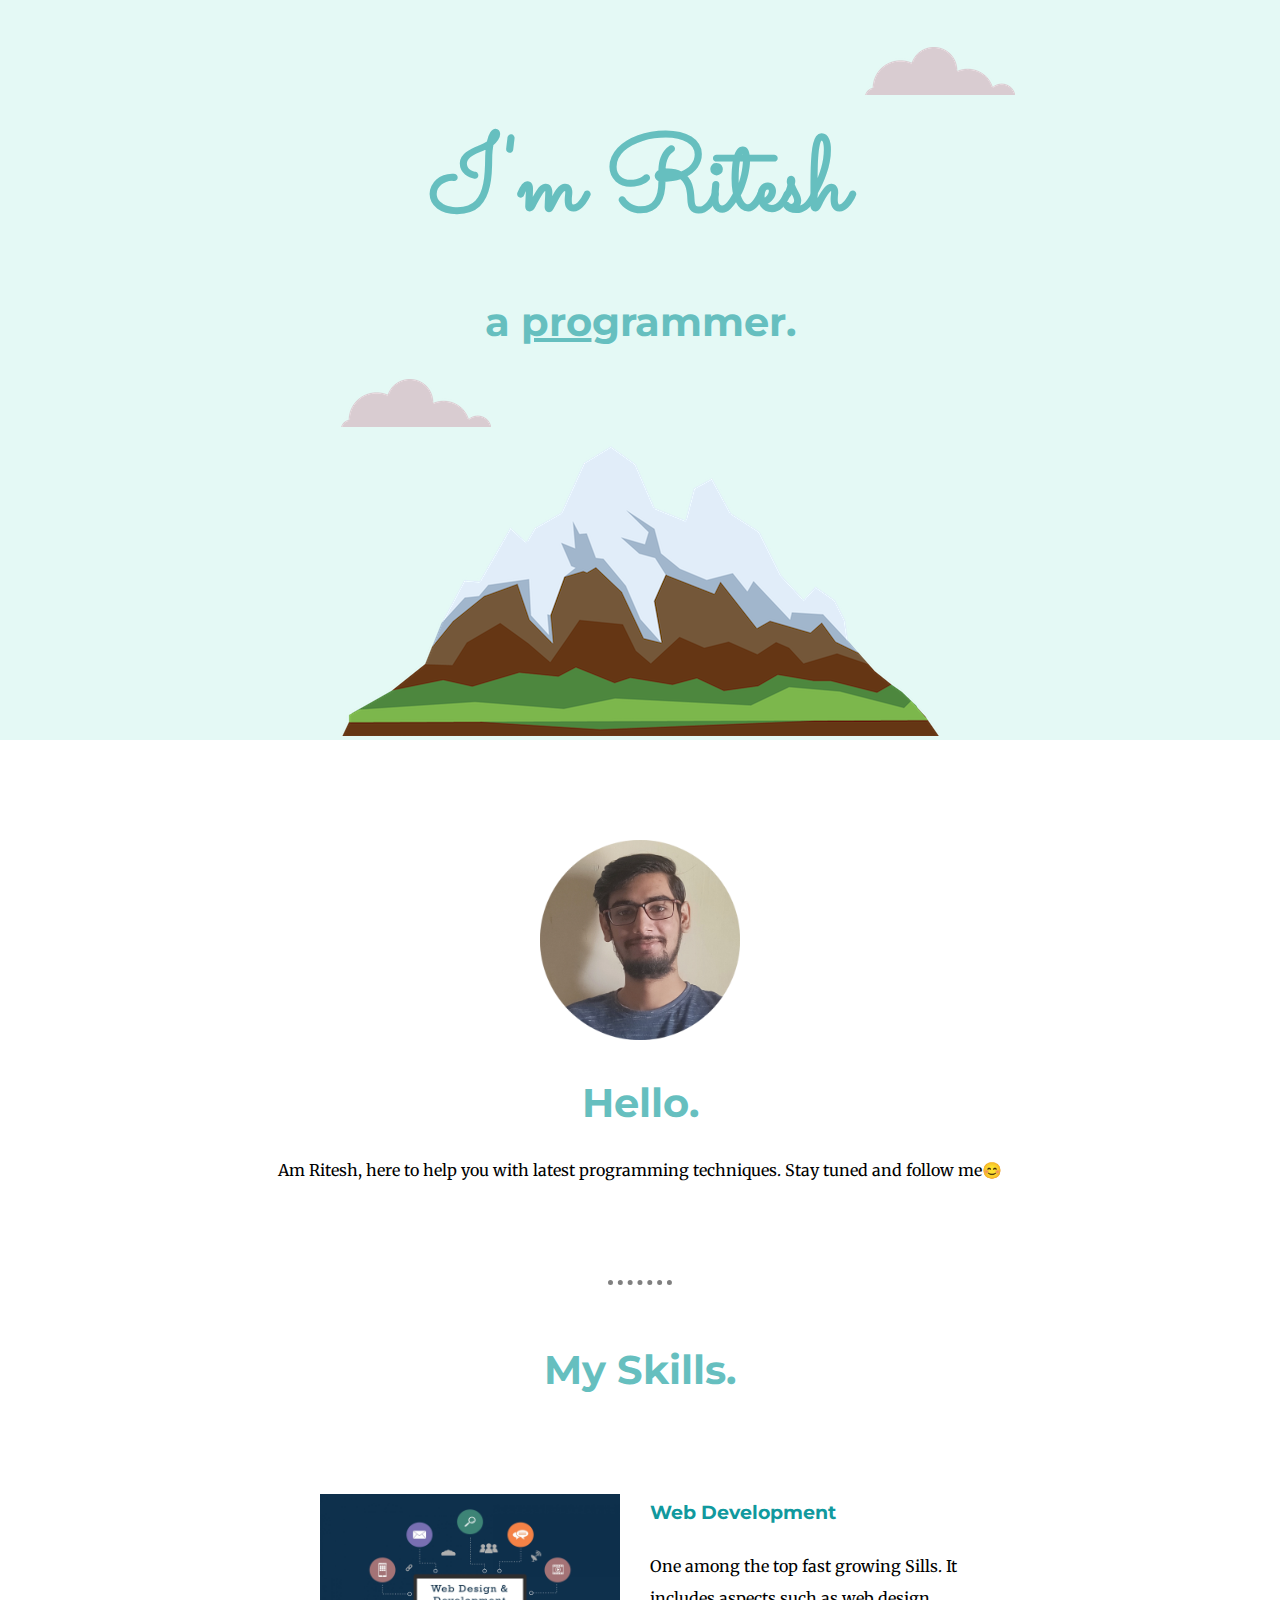
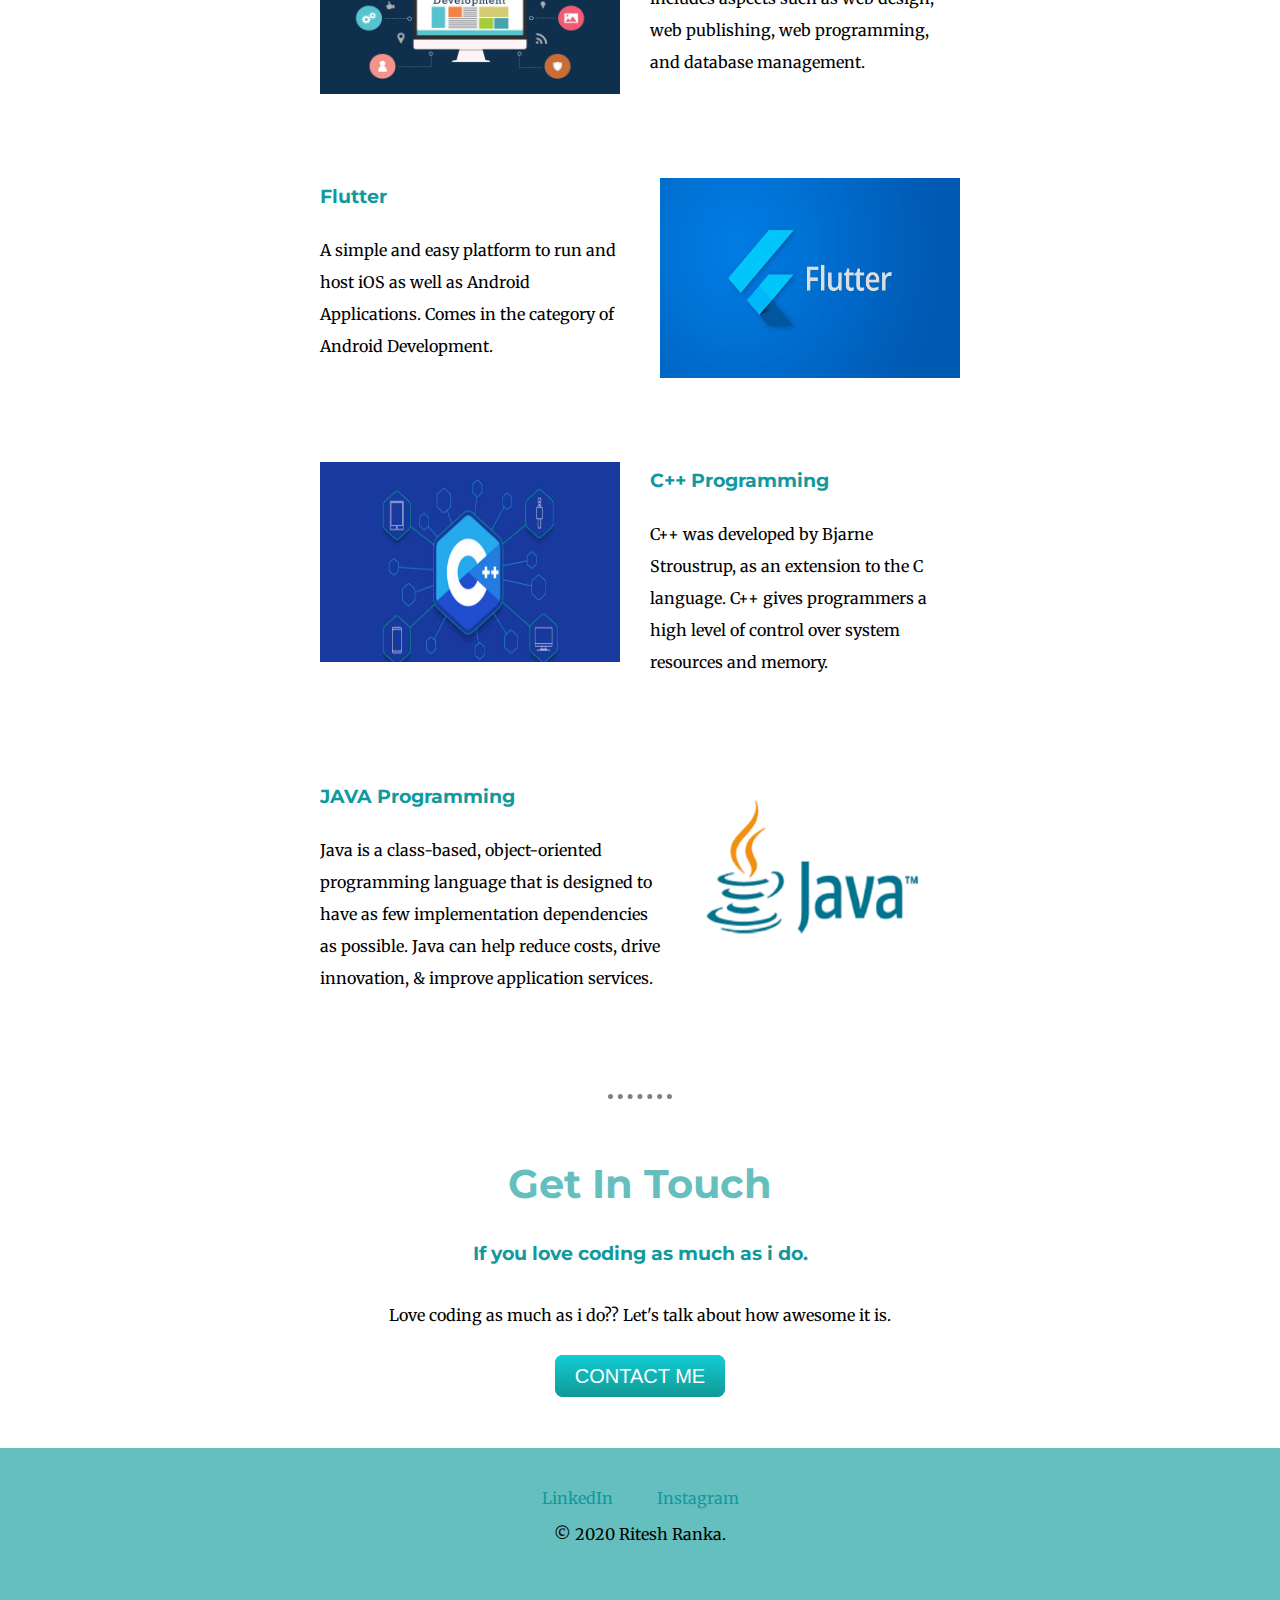
==== index.html @ 549878c8 "Added files" ====
<!DOCTYPE html>
<html lang="en" dir="ltr">
  <head>
    <meta charset="utf-8">
    <title>Ritesh Ranka-Personal Site</title>
    <link rel="stylesheet" href="styles.css">
    <link rel="icon" href="favicon.ico">
    <link href="https://fonts.googleapis.com/css2?family=Merriweather&family=Montserrat&family=Sacramento&display=swap" rel="stylesheet">
  </head>
  <body>
    <div class="top">
      <img class="cloud1" src="cloud.png" alt="Cloud-Image">
      <h1>I'm Ritesh</h1>
      <h2 class="description">a <span>pro</span>grammer.</h2>
      <img class="cloud2" src="cloud.png" alt="Cloud-Image">
      <img class="mountain" src="mountain.png" alt="Mountain-Image">
    </div>

    <div class="middle-container">
        <div class="profile">
          <img src="circle-cropped.png" alt="My photo" height="200px">
          <h2>Hello.</h2>
          <p>Am Ritesh, here to help you with latest programming techniques. Stay tuned and follow me😊</p>
    </div>
    <hr>

    <div class="skills">
          <h2>My Skills.</h2>
          <div class="skill-row">
            <img class="skill1-img" src="Web_dev.jpg" alt="Web Development">
            <h3>Web Development</h3>
            <p>One among the top fast growing Sills. It includes aspects such as web design, web publishing, web programming, and database management.</p>
          </div>
          <div class="skill-row">
            <img class="skill2-img" src="flutter-img.jpeg" alt="Flutter">
            <h3>Flutter</h3>
            <p>A simple and easy platform to run and host iOS as well as Android Applications. Comes in the category of Android Development.</p>
          </div>
          <div class="skill-row">
            <img class="skill3-img" src="c++prog.jpg" alt="C++">
            <h3>C++ Programming</h3>
            <p>C++ was developed by Bjarne Stroustrup, as an extension to the C language. C++ gives programmers a high level of control over system resources and memory.</p>
          </div>
          <div class="skill-row">
            <img class="skill4-img" src="java-logo.png" alt="java">
            <h3>JAVA Programming</h3>
            <p>Java is a class-based, object-oriented programming language that is designed to have as few implementation dependencies as possible. Java can help reduce costs, drive innovation, & improve application services.</p>
          </div>
    </div>
    <hr>
    <div class="contact-me">
          <h2>Get In Touch</h2>
          <h3>If you love coding as much as i do.</h3>
          <p class="last-p">Love coding as much as i do?? Let's talk about how awesome it is.</p>
          <a class="btn" href="contact_me.html">CONTACT ME</a>
    </div>
   </div>

    <div class="bottom-container">
        <a class="footer-link" href="https://www.linkedin.com/in/ritesh-ranka-b55a871a4">LinkedIn</a>
        <a class="footer-link" href="https://www.instagram.com/r.it_esh">Instagram</a>
        <!-- <a class="footer-link" href="https://www.appbrewery.co/">Facebook</a>-->
        <p>© 2020 Ritesh Ranka.</p>
    </div>

  </body>
</html>
---- styles.css ----
body{
  margin: 0;
  text-align: center;
  font-family: 'Merriweather', serif;
}
h1{
  color: #66BFBF;
  margin: 0 auto;
  font-family: 'Sacramento', cursive;
  font-size: 650%;
}
h2{
  color: #66BFBF;
  font-family: 'Montserrat', sans-serif;
  font-size: 2.5rem;
}

h3{
  color: #11999E;
  font-family: 'Montserrat', sans-serif;
}
span{
  text-decoration: underline;
}
.top{
  background-color: #E4F9F5;
  padding-top: 3.75rem;
}

.cloud1{
  position: relative;
  left: 18.75rem;
  bottom: 0.8rem;
}

.cloud2{
  position:absolute;
}

hr{
  border-style: dotted none none;
  border-color: grey;
  border-width:0.33rem;
  width: 5%;
}

.profile{
  margin: 6.25rem auto;
}

.skill-row{
  width:50%;
  margin: 6.25rem auto;
  text-align: left;
  line-height: 2;
}
.skill1-img{
  height: 12.5rem;
  width: 18.75rem;
  float: left;
  margin-right: 1.875rem;

}
.skill2-img{
  height: 12.5rem;
  width: 18.75rem;
  float: right;
  margin-left: 1.875rem;
}
.skill3-img{
  height: 12.5rem;
  width: 18.75rem;
  float: left;
  margin-right:1.875rem;
}
.skill4-img{
  height: 12.5rem;
  width: 18.75rem;
  float: right;
}

.bottom-container{
  background-color: #66BFBF;
  padding: 2.5rem;
}
a{
   color: #11999E;
   text-decoration: none;
   margin: 0.625rem 1.25rem;
}

.skills{
  margin-top: 3.75rem;
}

.contact-me{
  margin-top: 3.75rem;
  margin-bottom: 3.75rem;
}
.last-p{
  margin-top: 2.5rem;
  margin-bottom: 2.5rem;
}
.btn {
 background: #11cdd4;
 background-image: -webkit-linear-gradient(top, #11cdd4, #119996);
 background-image: -moz-linear-gradient(top, #11cdd4, #119996);
 background-image: -ms-linear-gradient(top, #11cdd4, #119996);
 background-image: -o-linear-gradient(top, #11cdd4, #119996);
 background-image: linear-gradient(to bottom, #11cdd4, #119996);
 -webkit-border-radius: 8;
 -moz-border-radius: 8;
 border-radius: 0.5rem;
 font-family: Arial;
 color: #ffffff;
 font-size: 1.25rem;
 padding: 0.625rem 1.25rem;
 text-decoration: none;
}

.btn:hover {
 background: #30e3cb;
 background-image: -webkit-linear-gradient(top, #30e3cb, #2bc4ad);
 background-image: -moz-linear-gradient(top, #30e3cb, #2bc4ad);
 background-image: -ms-linear-gradient(top, #30e3cb, #2bc4ad);
 background-image: -o-linear-gradient(top, #30e3cb, #2bc4ad);
 background-image: linear-gradient(to bottom, #30e3cb, #2bc4ad);
 text-decoration: none;
}
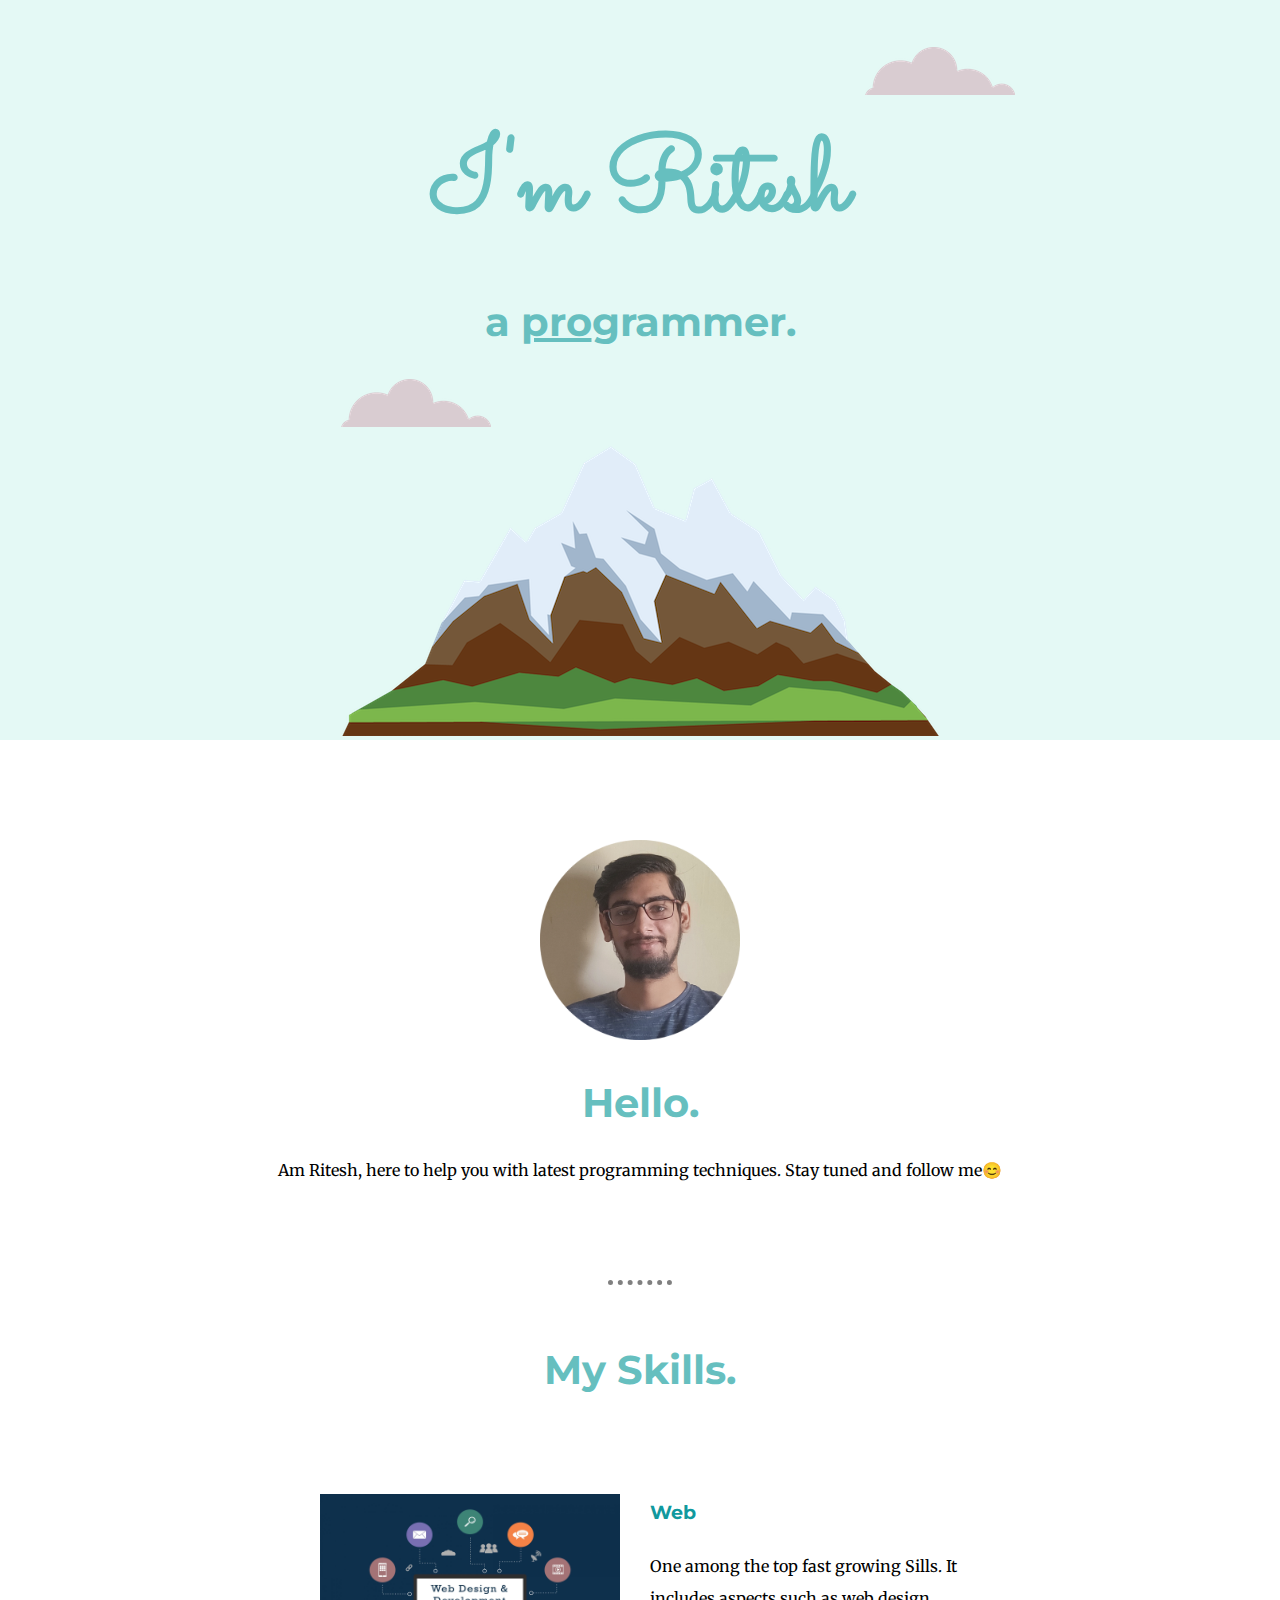
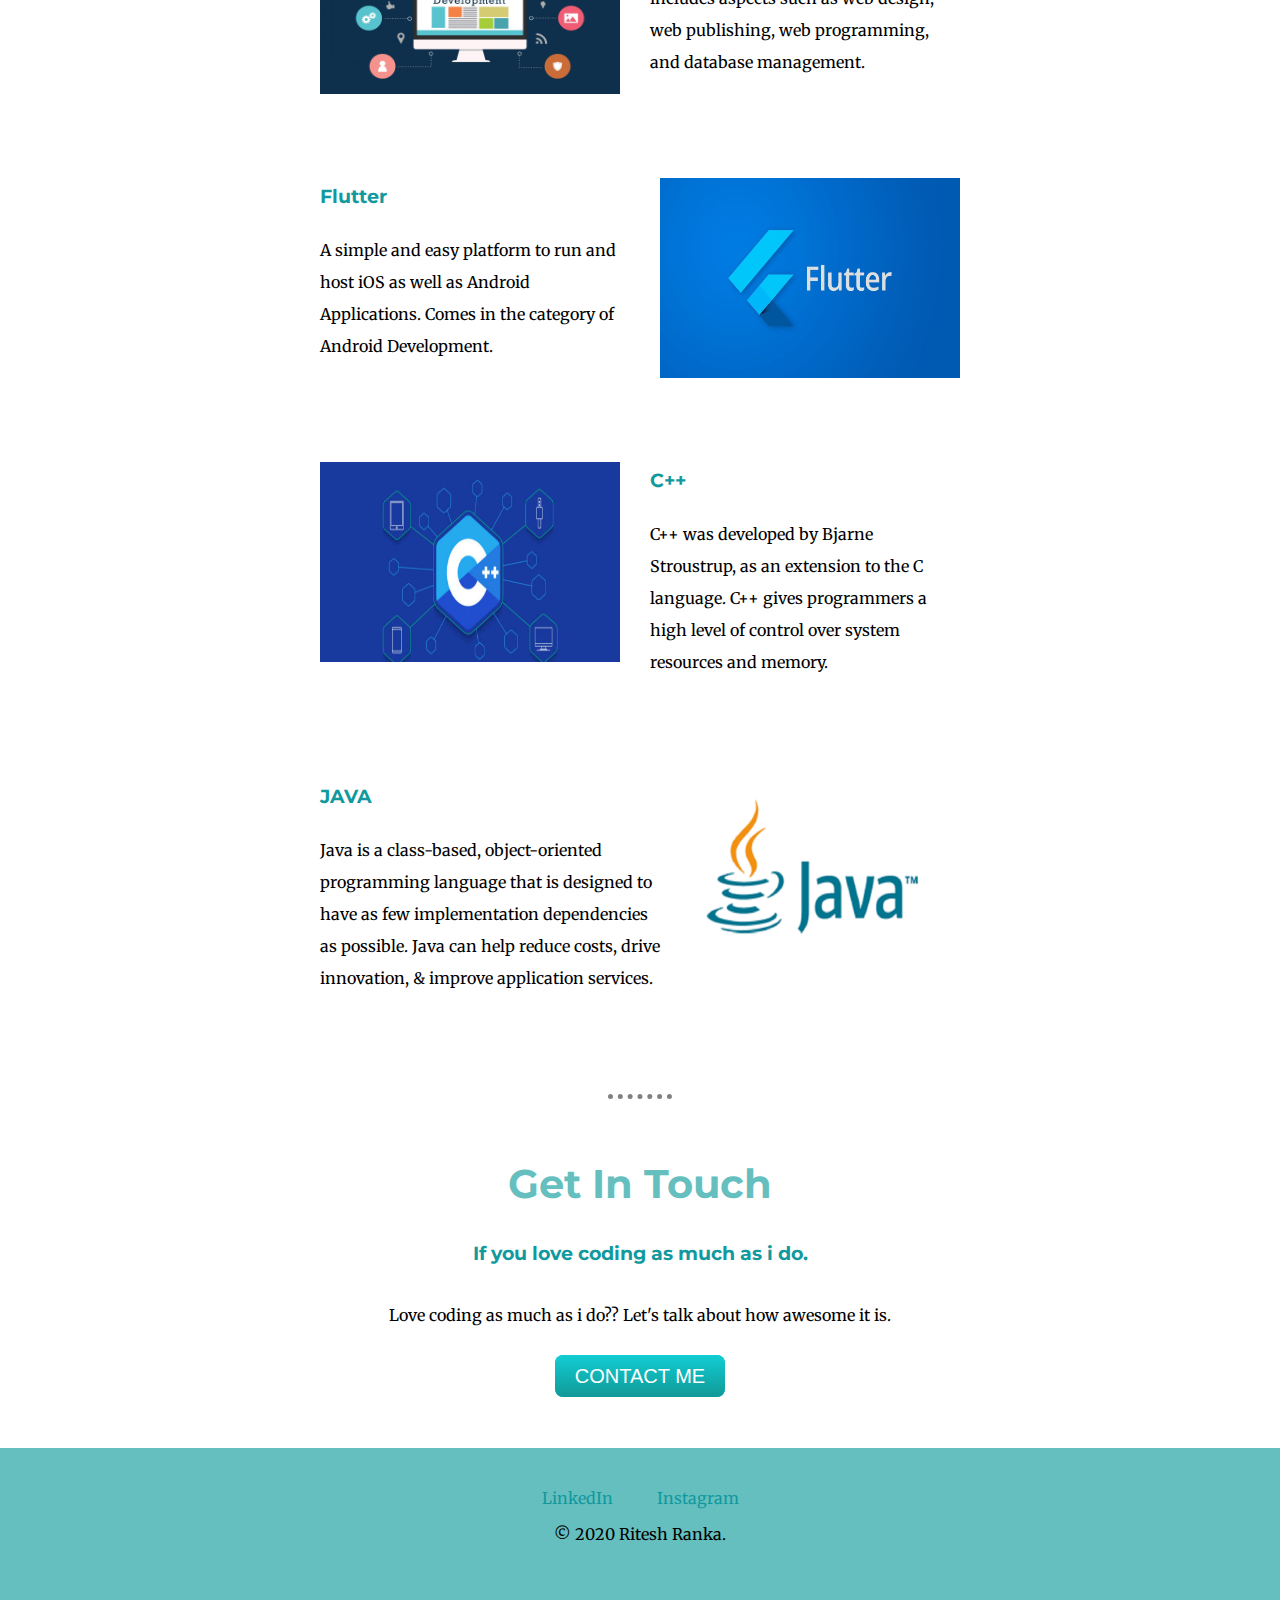
==== commit 191416ac: "Updated linked in profile" ====
--- a/index.html
+++ b/index.html
@@ -28,7 +28,7 @@
           <h2>My Skills.</h2>
           <div class="skill-row">
             <img class="skill1-img" src="Web_dev.jpg" alt="Web Development">
-            <h3>Web Development</h3>
+            <h3>Web</h3>
             <p>One among the top fast growing Sills. It includes aspects such as web design, web publishing, web programming, and database management.</p>
           </div>
           <div class="skill-row">
@@ -38,12 +38,12 @@
           </div>
           <div class="skill-row">
             <img class="skill3-img" src="c++prog.jpg" alt="C++">
-            <h3>C++ Programming</h3>
+            <h3>C++ </h3>
             <p>C++ was developed by Bjarne Stroustrup, as an extension to the C language. C++ gives programmers a high level of control over system resources and memory.</p>
           </div>
           <div class="skill-row">
             <img class="skill4-img" src="java-logo.png" alt="java">
-            <h3>JAVA Programming</h3>
+            <h3>JAVA</h3>
             <p>Java is a class-based, object-oriented programming language that is designed to have as few implementation dependencies as possible. Java can help reduce costs, drive innovation, & improve application services.</p>
           </div>
     </div>
@@ -57,7 +57,7 @@
    </div>
 
     <div class="bottom-container">
-        <a class="footer-link" href="https://www.linkedin.com/in/ritesh-ranka-b55a871a4">LinkedIn</a>
+        <a class="footer-link" href="https://www.linkedin.com/in/ritesh-ranka">LinkedIn</a>
         <a class="footer-link" href="https://www.instagram.com/r.it_esh">Instagram</a>
         <!-- <a class="footer-link" href="https://www.appbrewery.co/">Facebook</a>-->
         <p>© 2020 Ritesh Ranka.</p>
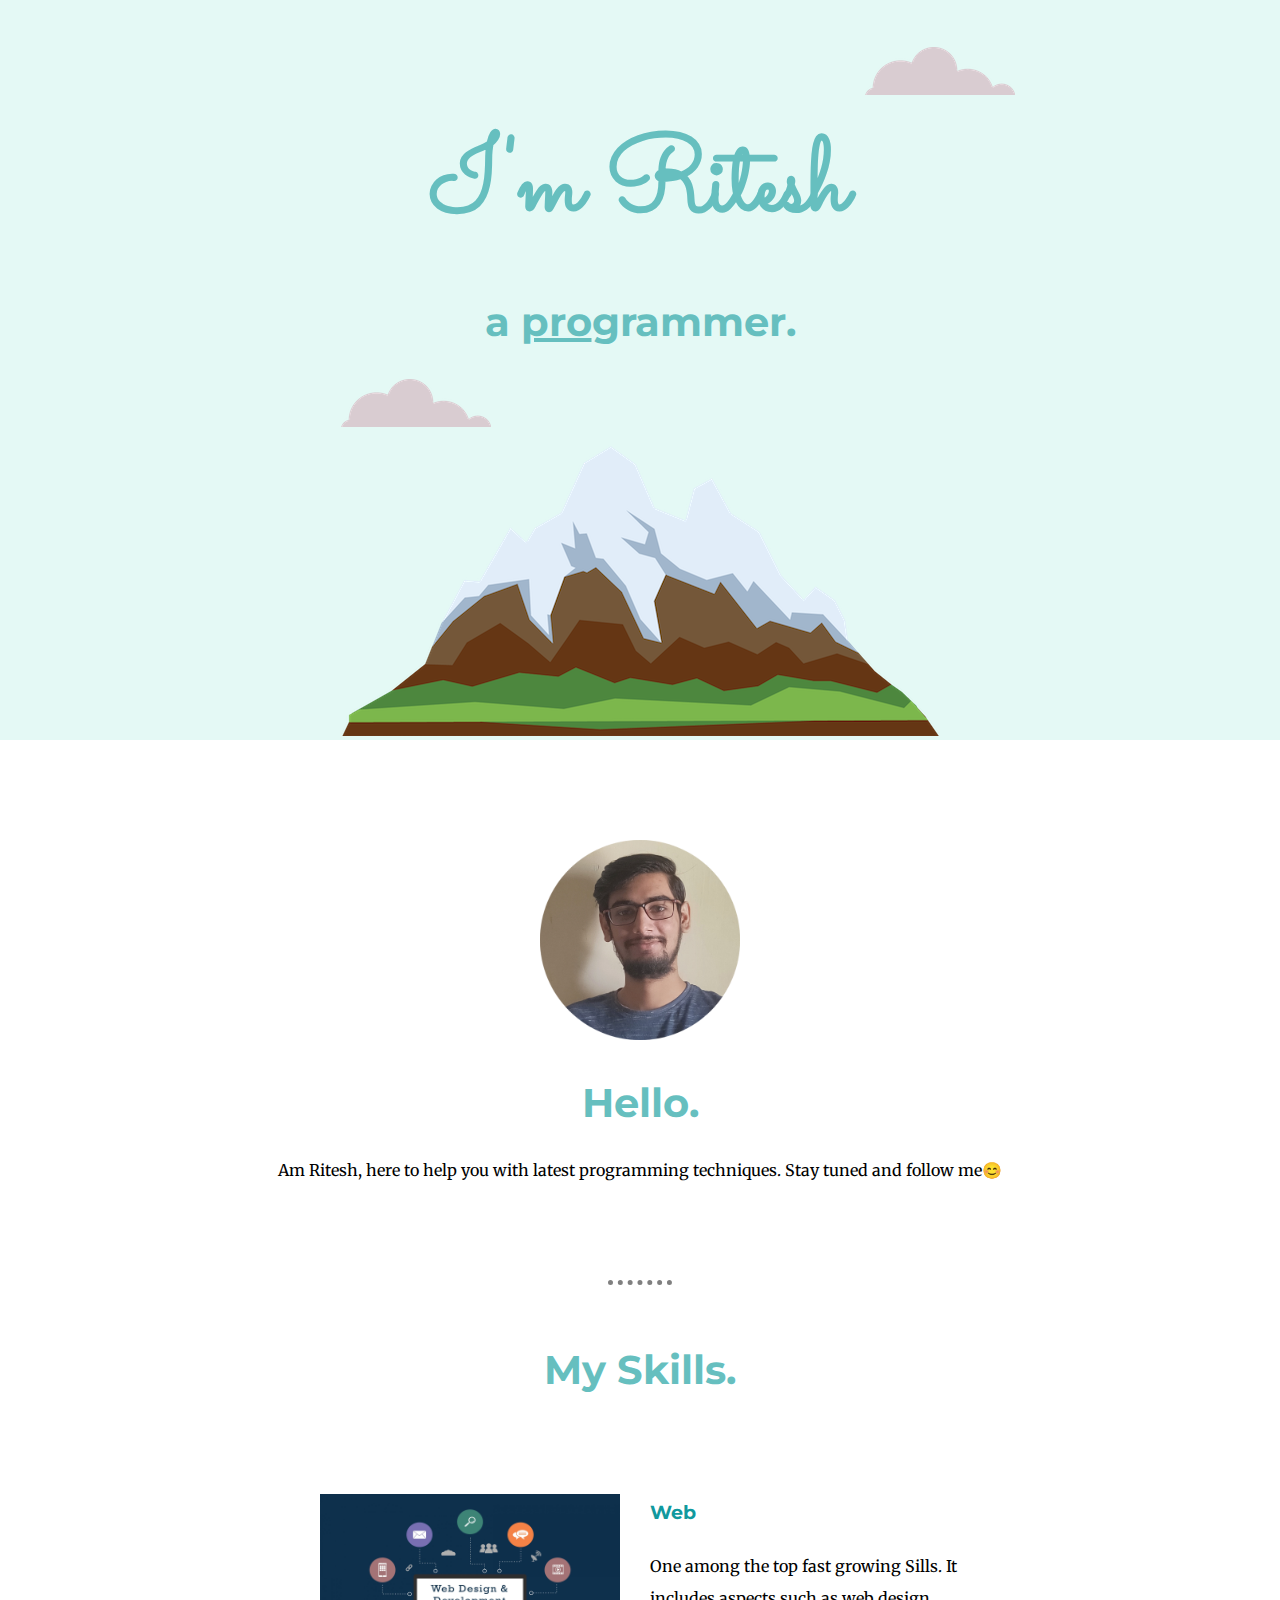
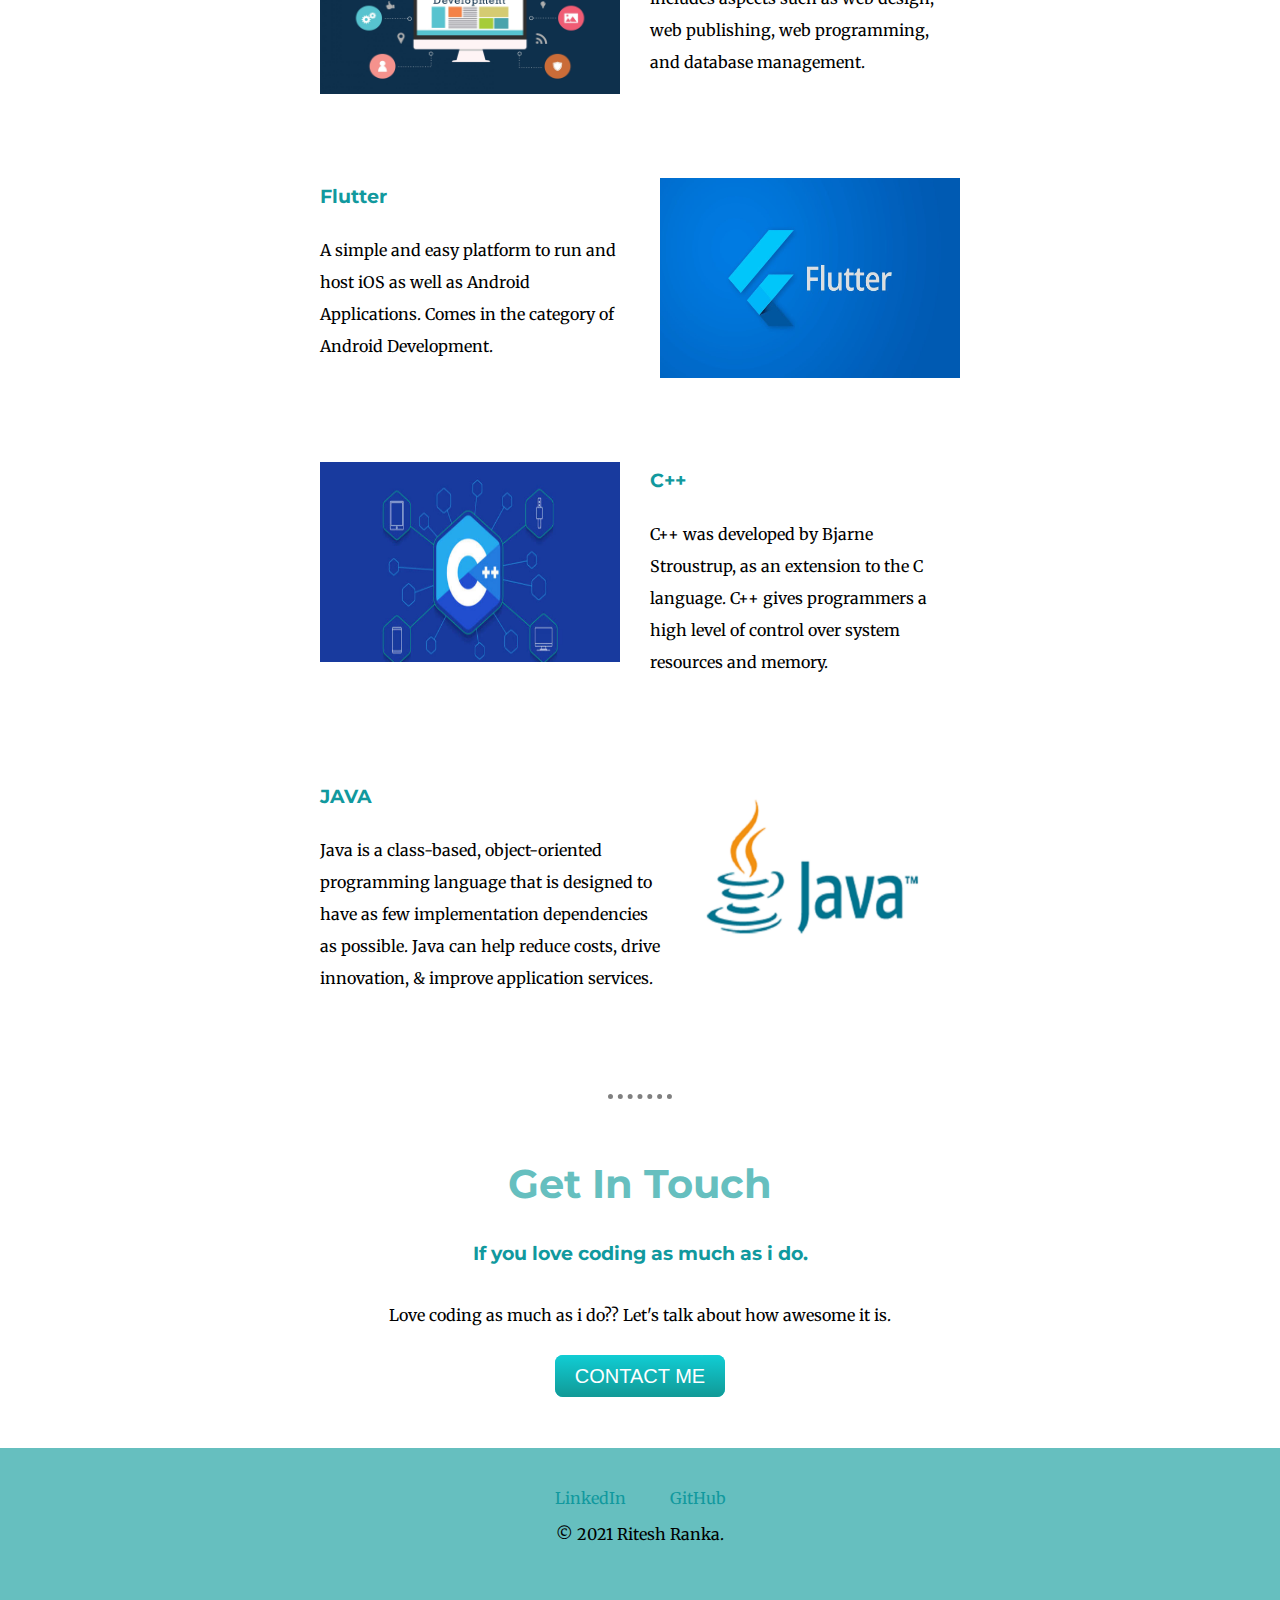
==== commit 85ab1d45: "Updated github link" ====
--- a/index.html
+++ b/index.html
@@ -58,9 +58,9 @@
 
     <div class="bottom-container">
         <a class="footer-link" href="https://www.linkedin.com/in/ritesh-ranka">LinkedIn</a>
-        <a class="footer-link" href="https://www.instagram.com/r.it_esh">Instagram</a>
+        <a class="footer-link" href="https://github.com/Riteshjain1">GitHub</a>
         <!-- <a class="footer-link" href="https://www.appbrewery.co/">Facebook</a>-->
-        <p>© 2020 Ritesh Ranka.</p>
+        <p>© 2021 Ritesh Ranka.</p>
     </div>
 
   </body>
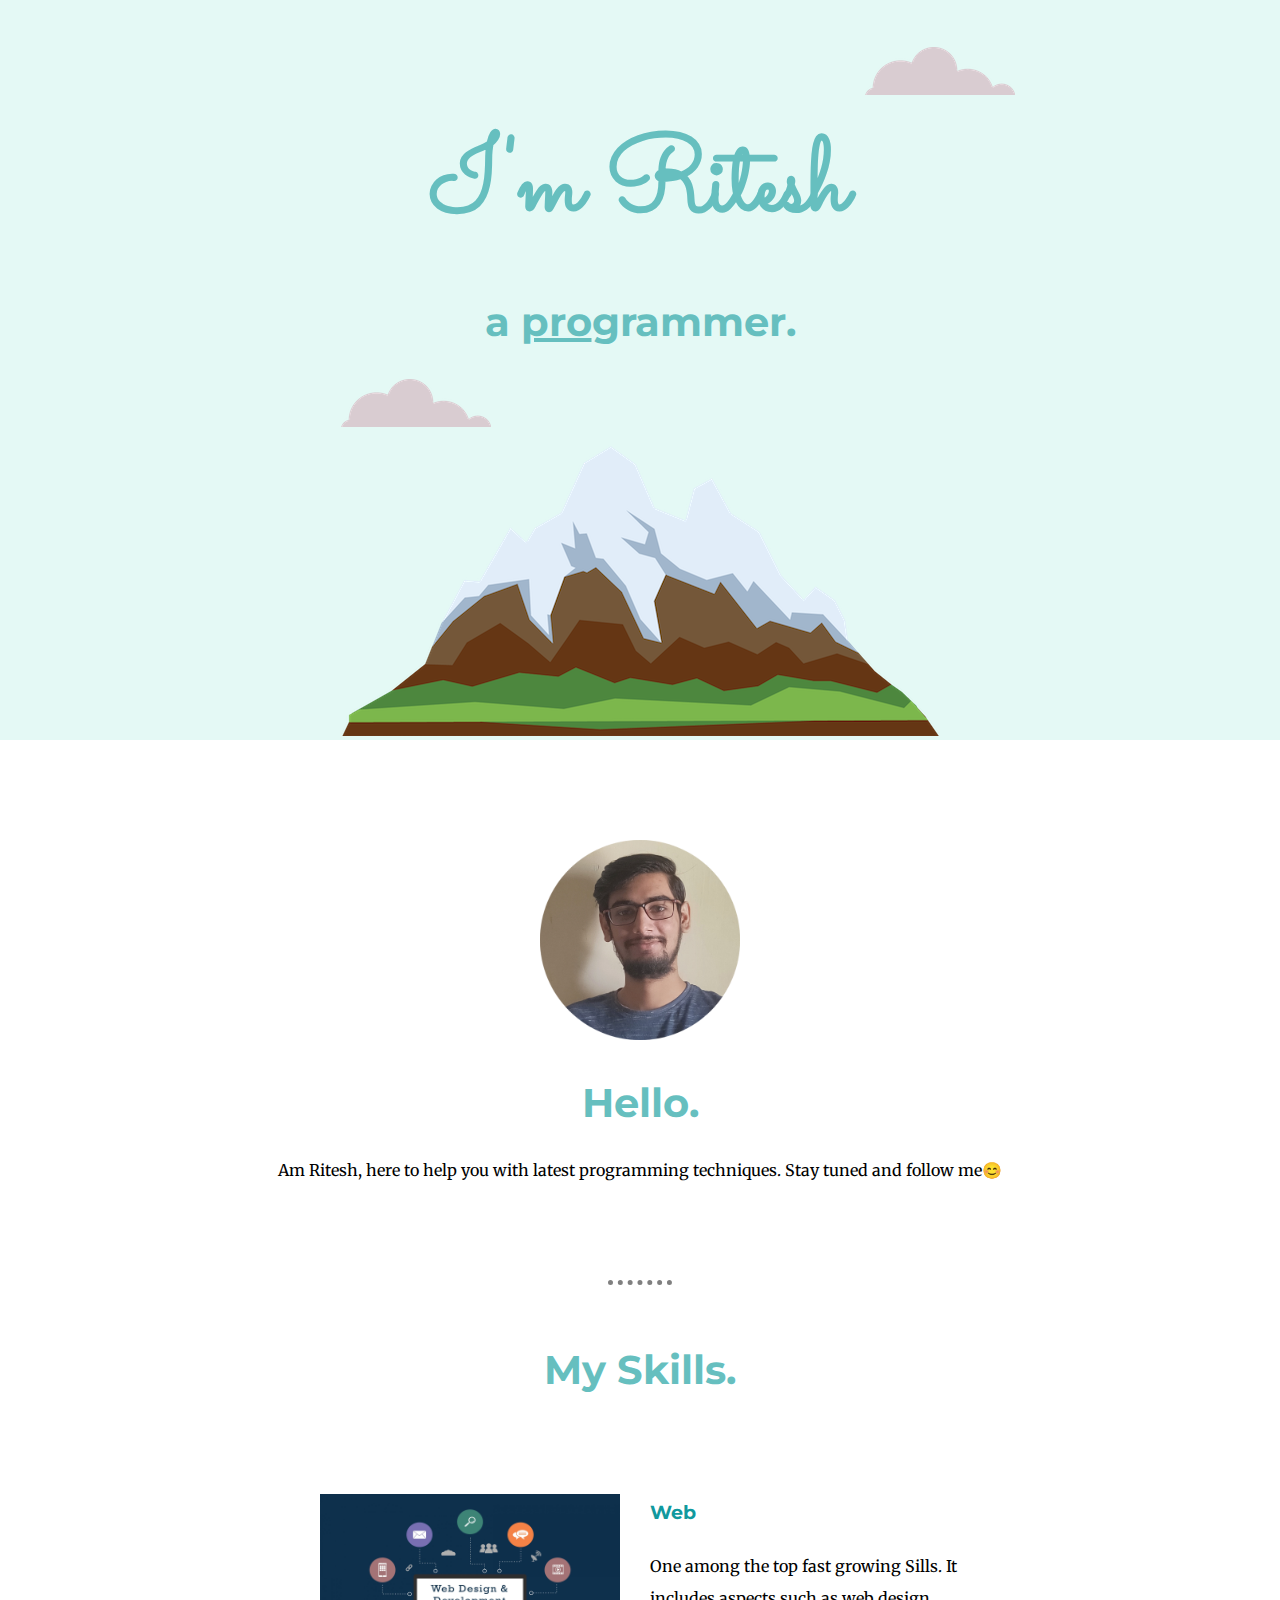
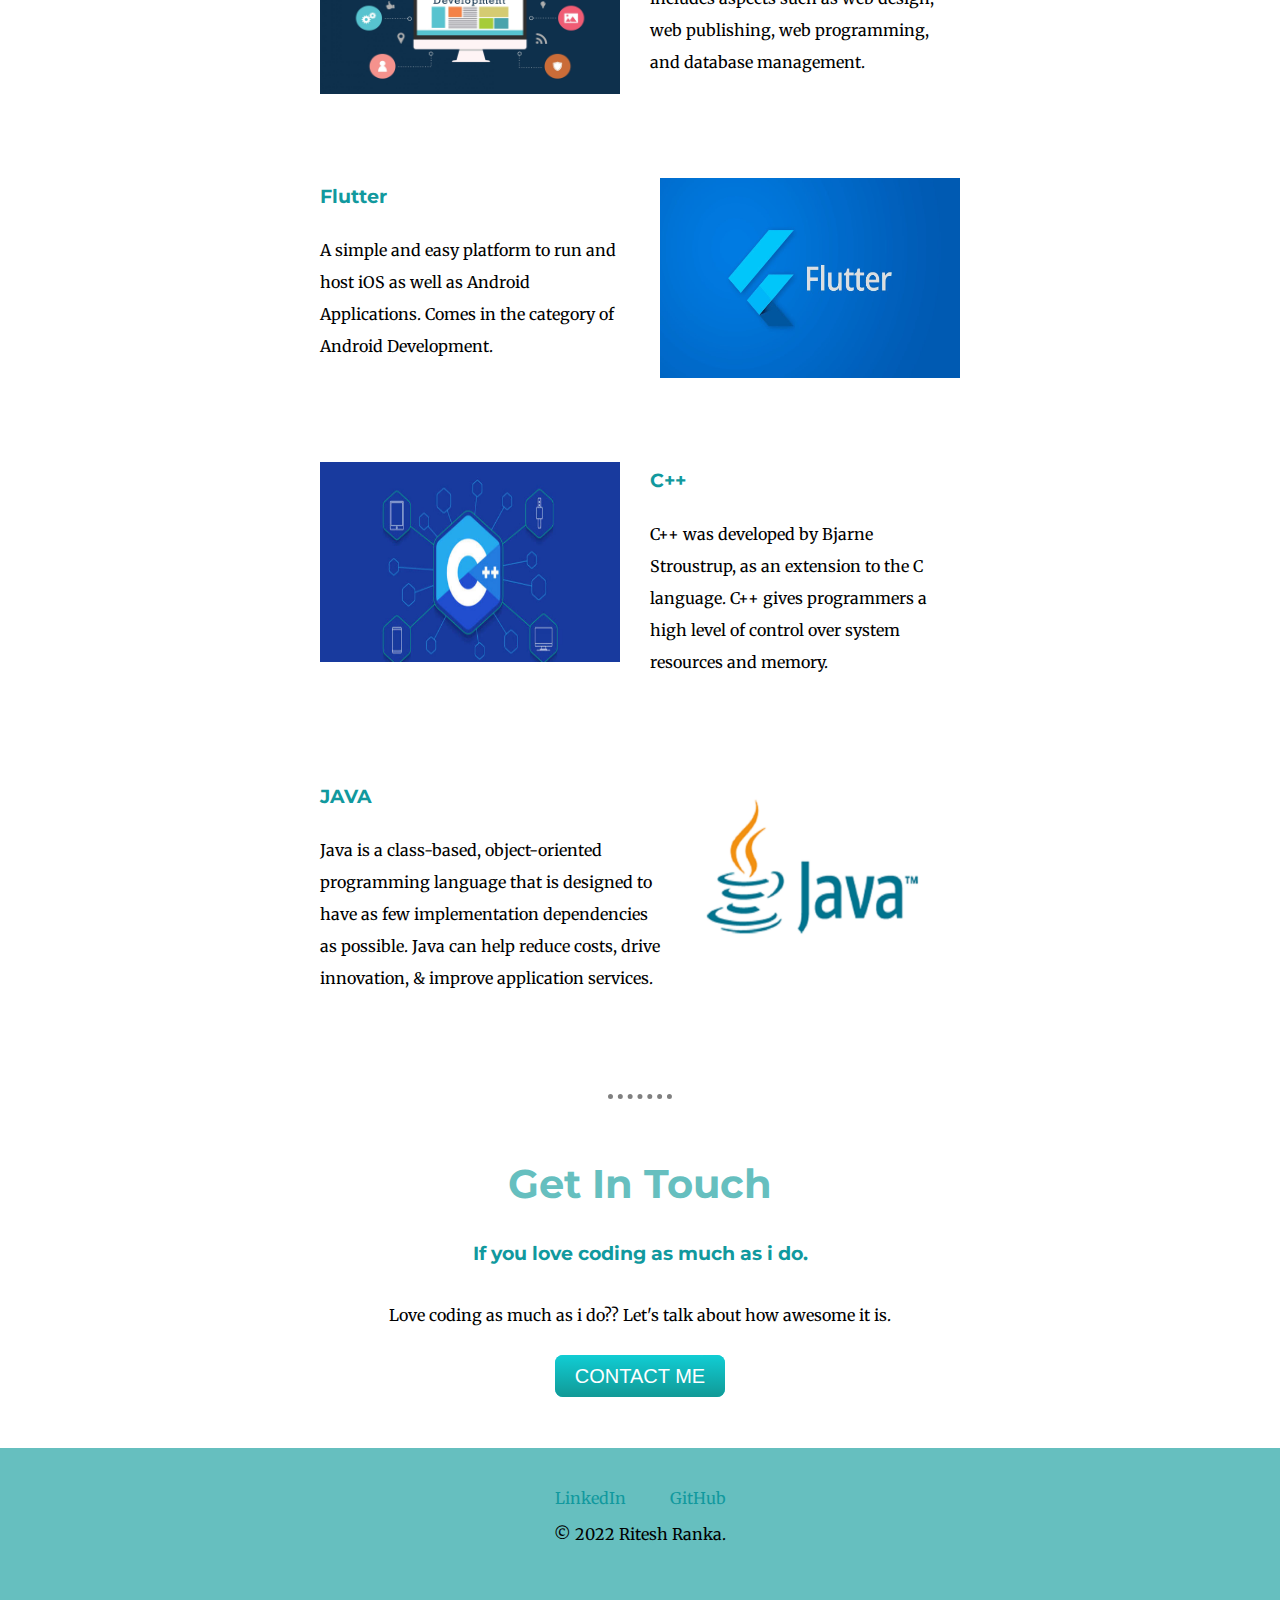
==== commit 63d2a5ab: "updated github link" ====
--- a/index.html
+++ b/index.html
@@ -58,9 +58,9 @@
 
     <div class="bottom-container">
         <a class="footer-link" href="https://www.linkedin.com/in/ritesh-ranka">LinkedIn</a>
-        <a class="footer-link" href="https://github.com/Riteshjain1">GitHub</a>
+        <a class="footer-link" href="https://github.com/ritesh-ranka">GitHub</a>
         <!-- <a class="footer-link" href="https://www.appbrewery.co/">Facebook</a>-->
-        <p>© 2021 Ritesh Ranka.</p>
+        <p>© 2022 Ritesh Ranka.</p>
     </div>
 
   </body>
